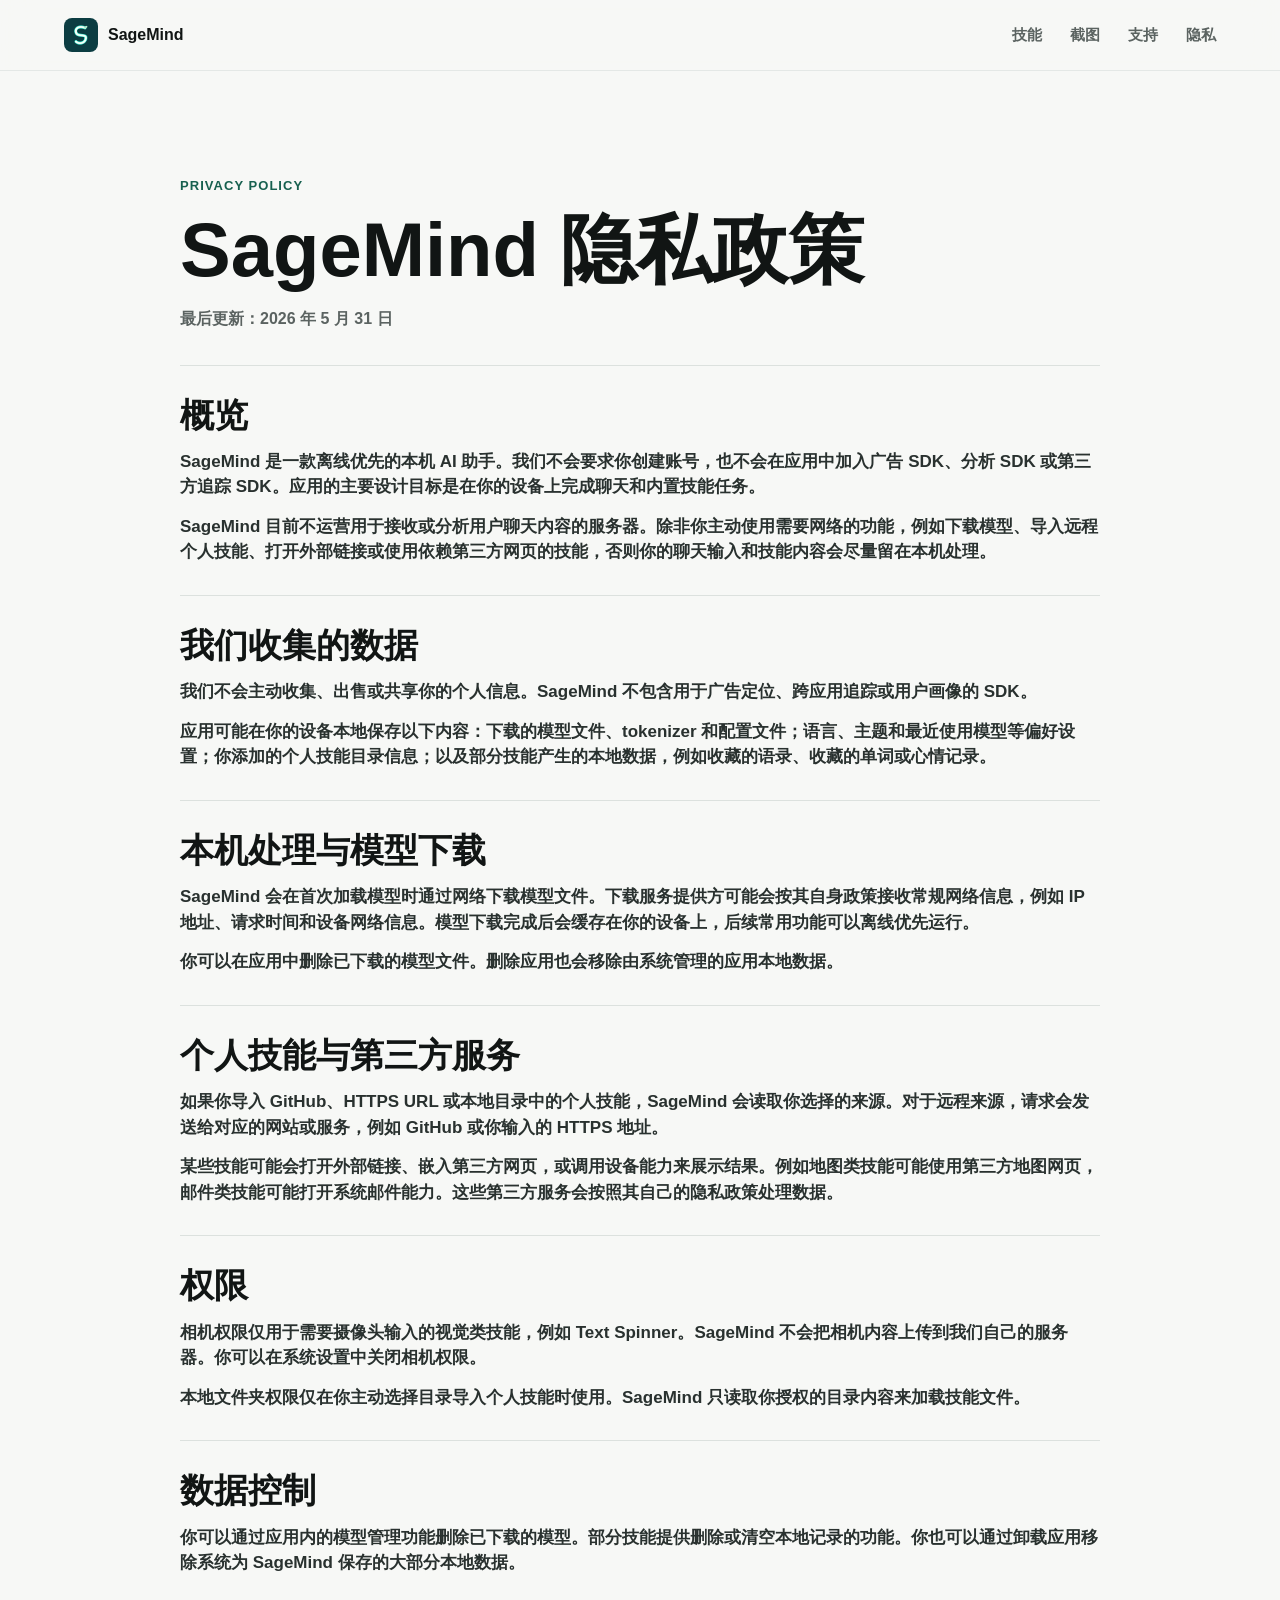
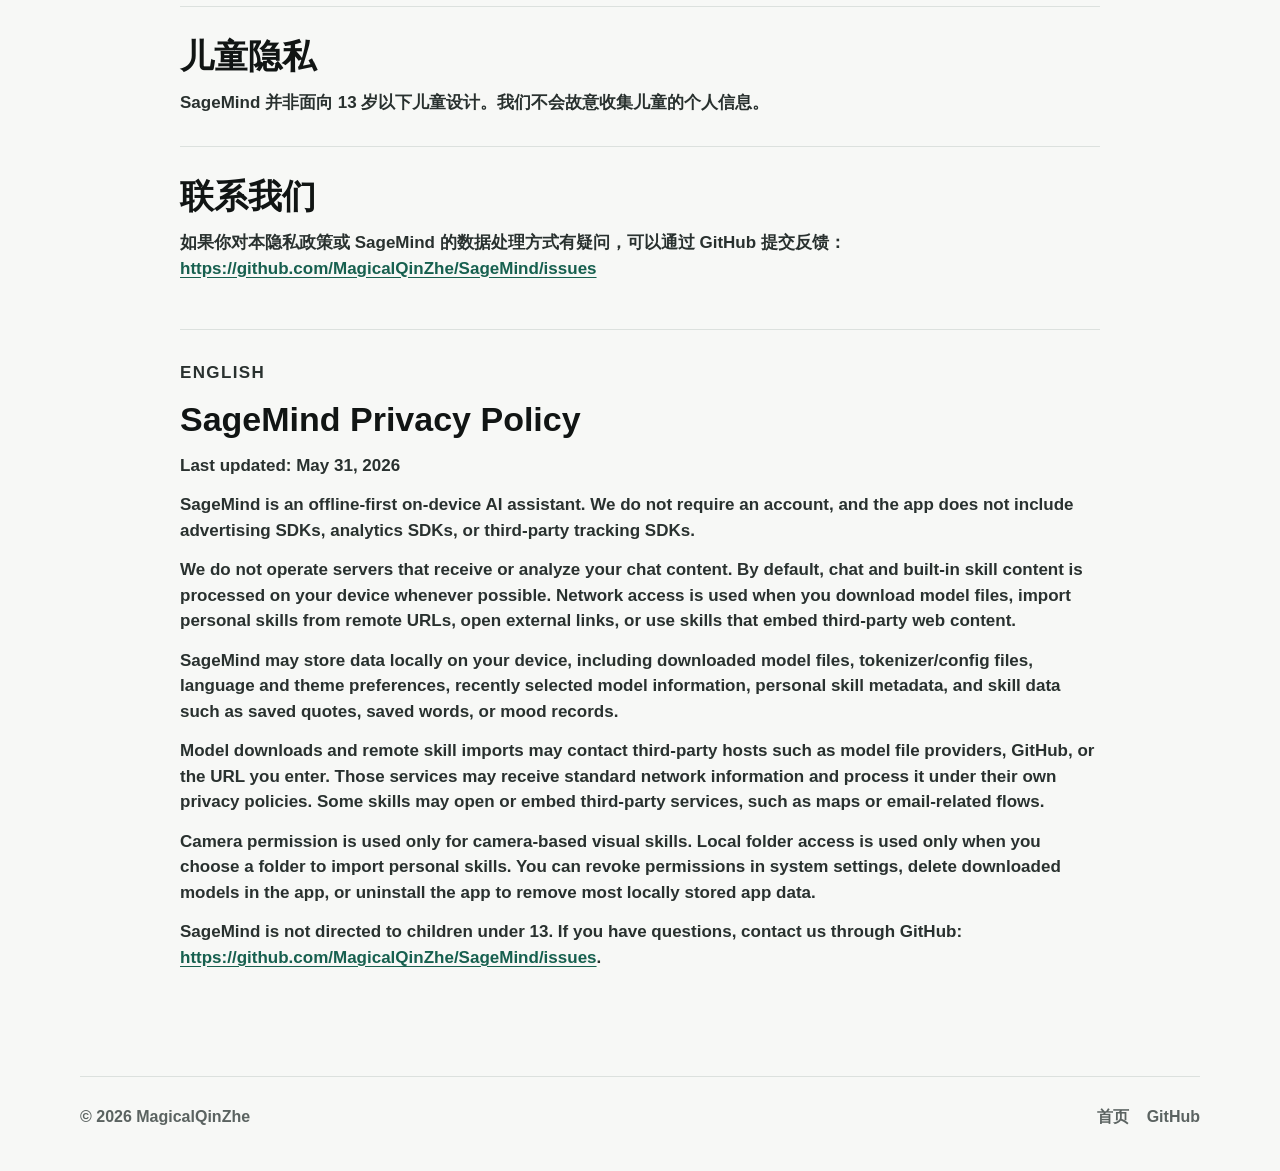
==== privacy.html @ 2b4a6573 "Add privacy policy page" ====
<!doctype html>
<html lang="zh-Hans">
  <head>
    <meta charset="utf-8" />
    <meta name="viewport" content="width=device-width, initial-scale=1" />
    <title>SageMind Privacy Policy</title>
    <meta
      name="description"
      content="SageMind 隐私政策：说明本机 AI、模型下载、个人技能、本地缓存和权限使用。"
    />
    <meta property="og:title" content="SageMind Privacy Policy" />
    <meta property="og:description" content="SageMind 隐私政策。" />
    <meta property="og:type" content="website" />
    <meta name="theme-color" content="#2f8d78" />
    <link rel="icon" href="assets/brand/icon-512.jpg" />
    <link rel="apple-touch-icon" href="assets/brand/icon-512.jpg" />
    <link rel="stylesheet" href="styles.css" />
  </head>
  <body>
    <header class="site-header">
      <a class="brand" href="index.html" aria-label="SageMind home">
        <img src="assets/brand/icon-512.jpg" alt="" />
        <span>SageMind</span>
      </a>
      <nav aria-label="主导航">
        <a href="index.html#skills">技能</a>
        <a href="index.html#screens">截图</a>
        <a href="index.html#support">支持</a>
        <a href="privacy.html" aria-current="page">隐私</a>
      </nav>
    </header>

    <main class="legal-page">
      <section class="legal-hero">
        <p class="eyebrow">Privacy Policy</p>
        <h1>SageMind 隐私政策</h1>
        <p class="legal-updated">最后更新：2026 年 5 月 31 日</p>
      </section>

      <section class="legal-section">
        <h2>概览</h2>
        <p>
          SageMind 是一款离线优先的本机 AI 助手。我们不会要求你创建账号，也不会在应用中加入广告 SDK、分析 SDK 或第三方追踪 SDK。应用的主要设计目标是在你的设备上完成聊天和内置技能任务。
        </p>
        <p>
          SageMind 目前不运营用于接收或分析用户聊天内容的服务器。除非你主动使用需要网络的功能，例如下载模型、导入远程个人技能、打开外部链接或使用依赖第三方网页的技能，否则你的聊天输入和技能内容会尽量留在本机处理。
        </p>
      </section>

      <section class="legal-section">
        <h2>我们收集的数据</h2>
        <p>
          我们不会主动收集、出售或共享你的个人信息。SageMind 不包含用于广告定位、跨应用追踪或用户画像的 SDK。
        </p>
        <p>
          应用可能在你的设备本地保存以下内容：下载的模型文件、tokenizer 和配置文件；语言、主题和最近使用模型等偏好设置；你添加的个人技能目录信息；以及部分技能产生的本地数据，例如收藏的语录、收藏的单词或心情记录。
        </p>
      </section>

      <section class="legal-section">
        <h2>本机处理与模型下载</h2>
        <p>
          SageMind 会在首次加载模型时通过网络下载模型文件。下载服务提供方可能会按其自身政策接收常规网络信息，例如 IP 地址、请求时间和设备网络信息。模型下载完成后会缓存在你的设备上，后续常用功能可以离线优先运行。
        </p>
        <p>
          你可以在应用中删除已下载的模型文件。删除应用也会移除由系统管理的应用本地数据。
        </p>
      </section>

      <section class="legal-section">
        <h2>个人技能与第三方服务</h2>
        <p>
          如果你导入 GitHub、HTTPS URL 或本地目录中的个人技能，SageMind 会读取你选择的来源。对于远程来源，请求会发送给对应的网站或服务，例如 GitHub 或你输入的 HTTPS 地址。
        </p>
        <p>
          某些技能可能会打开外部链接、嵌入第三方网页，或调用设备能力来展示结果。例如地图类技能可能使用第三方地图网页，邮件类技能可能打开系统邮件能力。这些第三方服务会按照其自己的隐私政策处理数据。
        </p>
      </section>

      <section class="legal-section">
        <h2>权限</h2>
        <p>
          相机权限仅用于需要摄像头输入的视觉类技能，例如 Text Spinner。SageMind 不会把相机内容上传到我们自己的服务器。你可以在系统设置中关闭相机权限。
        </p>
        <p>
          本地文件夹权限仅在你主动选择目录导入个人技能时使用。SageMind 只读取你授权的目录内容来加载技能文件。
        </p>
      </section>

      <section class="legal-section">
        <h2>数据控制</h2>
        <p>
          你可以通过应用内的模型管理功能删除已下载的模型。部分技能提供删除或清空本地记录的功能。你也可以通过卸载应用移除系统为 SageMind 保存的大部分本地数据。
        </p>
      </section>

      <section class="legal-section">
        <h2>儿童隐私</h2>
        <p>
          SageMind 并非面向 13 岁以下儿童设计。我们不会故意收集儿童的个人信息。
        </p>
      </section>

      <section class="legal-section">
        <h2>联系我们</h2>
        <p>
          如果你对本隐私政策或 SageMind 的数据处理方式有疑问，可以通过 GitHub 提交反馈：
          <a href="https://github.com/MagicalQinZhe/SageMind/issues">https://github.com/MagicalQinZhe/SageMind/issues</a>
        </p>
      </section>

      <section class="legal-section english">
        <p class="eyebrow">English</p>
        <h2>SageMind Privacy Policy</h2>
        <p><strong>Last updated:</strong> May 31, 2026</p>
        <p>
          SageMind is an offline-first on-device AI assistant. We do not require an account, and the app does not include advertising SDKs, analytics SDKs, or third-party tracking SDKs.
        </p>
        <p>
          We do not operate servers that receive or analyze your chat content. By default, chat and built-in skill content is processed on your device whenever possible. Network access is used when you download model files, import personal skills from remote URLs, open external links, or use skills that embed third-party web content.
        </p>
        <p>
          SageMind may store data locally on your device, including downloaded model files, tokenizer/config files, language and theme preferences, recently selected model information, personal skill metadata, and skill data such as saved quotes, saved words, or mood records.
        </p>
        <p>
          Model downloads and remote skill imports may contact third-party hosts such as model file providers, GitHub, or the URL you enter. Those services may receive standard network information and process it under their own privacy policies. Some skills may open or embed third-party services, such as maps or email-related flows.
        </p>
        <p>
          Camera permission is used only for camera-based visual skills. Local folder access is used only when you choose a folder to import personal skills. You can revoke permissions in system settings, delete downloaded models in the app, or uninstall the app to remove most locally stored app data.
        </p>
        <p>
          SageMind is not directed to children under 13. If you have questions, contact us through GitHub:
          <a href="https://github.com/MagicalQinZhe/SageMind/issues">https://github.com/MagicalQinZhe/SageMind/issues</a>.
        </p>
      </section>
    </main>

    <footer class="site-footer">
      <span>© 2026 MagicalQinZhe</span>
      <span class="footer-links">
        <a href="index.html">首页</a>
        <a href="https://github.com/MagicalQinZhe/SageMind/">GitHub</a>
      </span>
    </footer>
  </body>
</html>
---- styles.css ----
:root {
  color-scheme: light;
  --bg: #f7f8f6;
  --surface: #ffffff;
  --surface-muted: #ecefea;
  --text: #111514;
  --muted: #5b6361;
  --line: #dce1de;
  --brand: #2f8d78;
  --brand-dark: #17604f;
  --ink: #0b0f0e;
  --shadow: 0 24px 70px rgba(17, 21, 20, 0.16);
}

* {
  box-sizing: border-box;
}

html {
  scroll-behavior: smooth;
}

body {
  margin: 0;
  background: var(--bg);
  color: var(--text);
  font-family:
    -apple-system, BlinkMacSystemFont, "Segoe UI", "PingFang SC",
    "Hiragino Sans GB", "Microsoft YaHei", sans-serif;
  line-height: 1.5;
  overflow-x: hidden;
}

a {
  color: inherit;
  text-decoration: none;
}

img {
  display: block;
  max-width: 100%;
}

.site-header {
  position: fixed;
  z-index: 20;
  top: 0;
  left: 0;
  right: 0;
  display: flex;
  align-items: center;
  justify-content: space-between;
  gap: 24px;
  padding: 18px clamp(20px, 5vw, 72px);
  background: rgba(247, 248, 246, 0.82);
  border-bottom: 1px solid rgba(220, 225, 222, 0.7);
  backdrop-filter: blur(18px);
}

.brand {
  display: inline-flex;
  align-items: center;
  gap: 10px;
  font-weight: 800;
  letter-spacing: 0;
}

.brand img {
  width: 34px;
  height: 34px;
  border-radius: 8px;
}

.site-header nav {
  display: flex;
  align-items: center;
  gap: clamp(12px, 3vw, 28px);
  color: var(--muted);
  font-size: 15px;
  font-weight: 700;
}

.hero {
  position: relative;
  min-height: 92svh;
  overflow: hidden;
  display: grid;
  align-items: center;
  padding: 120px clamp(20px, 6vw, 86px) 70px;
  background: url("assets/brand/feature-graphic.jpg") center / cover no-repeat;
}

.hero::before {
  content: "";
  position: absolute;
  inset: 0;
  background: rgba(247, 248, 246, 0.84);
  pointer-events: none;
}

.hero-copy {
  position: relative;
  z-index: 2;
  width: 100%;
  max-width: 720px;
  min-width: 0;
  padding-top: 7vh;
}

.eyebrow {
  margin: 0 0 14px;
  color: var(--brand-dark);
  font-size: 13px;
  font-weight: 900;
  letter-spacing: 0.08em;
  text-transform: uppercase;
}

h1,
h2,
h3,
p {
  letter-spacing: 0;
}

h1 {
  margin: 0;
  max-width: 760px;
  font-size: clamp(48px, 8vw, 112px);
  line-height: 0.96;
  font-weight: 900;
}

h1 span {
  display: block;
}

.hero-lede {
  max-width: 680px;
  margin: 26px 0 0;
  color: #29312f;
  font-size: clamp(18px, 2.1vw, 24px);
  font-weight: 650;
}

.hero-actions,
.site-footer {
  display: flex;
  align-items: center;
  gap: 14px;
  flex-wrap: wrap;
}

.hero-actions {
  margin-top: 34px;
}

.button {
  display: inline-flex;
  align-items: center;
  justify-content: center;
  min-height: 48px;
  padding: 14px 22px;
  border-radius: 8px;
  font-weight: 850;
  transition:
    transform 160ms ease,
    background 160ms ease;
}

.button:hover {
  transform: translateY(-1px);
}

.button.primary {
  background: var(--brand);
  color: #fff;
}

.button.primary:hover {
  background: var(--brand-dark);
}

.button.secondary {
  background: rgba(255, 255, 255, 0.72);
  border: 1px solid var(--line);
  color: var(--text);
}

.small-note {
  margin: 18px 0 0;
  color: var(--muted);
  font-weight: 650;
}

.hero-stage {
  position: absolute;
  z-index: 1;
  inset: 84px clamp(12px, 4vw, 64px) 16px auto;
  width: min(45vw, 560px);
  min-width: 340px;
  opacity: 0.92;
}

.phone {
  position: absolute;
  width: 54%;
  border: 10px solid #101412;
  border-radius: 34px;
  box-shadow: var(--shadow);
}

.phone-main {
  right: 0;
  top: 8vh;
  transform: rotate(3deg);
}

.phone-side {
  right: 42%;
  top: 18vh;
  transform: rotate(-6deg);
  opacity: 0.74;
}

.section {
  width: min(1120px, calc(100% - 40px));
  margin: 0 auto;
  padding: 82px 0;
}

.intro {
  padding-top: 34px;
}

.intro p {
  max-width: 920px;
  margin: 0;
  color: #202725;
  font-size: clamp(24px, 3vw, 40px);
  line-height: 1.26;
  font-weight: 850;
}

.section-heading {
  max-width: 720px;
  margin-bottom: 32px;
}

h2 {
  margin: 0;
  font-size: clamp(34px, 5vw, 64px);
  line-height: 1.04;
  font-weight: 900;
}

.feature-grid {
  display: grid;
  grid-template-columns: repeat(4, minmax(0, 1fr));
  gap: 14px;
}

.feature-grid article,
.support,
.details {
  background: var(--surface);
  border: 1px solid var(--line);
  border-radius: 8px;
  box-shadow: 0 18px 42px rgba(17, 21, 20, 0.07);
}

.feature-grid article {
  min-height: 250px;
  padding: 24px;
}

.feature-icon {
  display: inline-flex;
  width: 42px;
  height: 42px;
  align-items: center;
  justify-content: center;
  margin-bottom: 24px;
  border-radius: 8px;
  background: var(--brand);
  color: #fff;
  font-weight: 900;
}

h3 {
  margin: 0 0 10px;
  font-size: 22px;
  font-weight: 900;
}

.feature-grid p,
.support p,
.details li {
  margin: 0;
  color: var(--muted);
  font-size: 16px;
  font-weight: 650;
}

.screen-section {
  width: min(1240px, calc(100% - 40px));
}

.screens {
  display: grid;
  grid-template-columns: repeat(3, minmax(0, 1fr));
  gap: clamp(14px, 2vw, 24px);
  align-items: start;
}

figure {
  margin: 0;
}

figure img {
  width: 100%;
  border: 10px solid var(--ink);
  border-radius: 34px;
  background: var(--ink);
  box-shadow: var(--shadow);
}

figcaption {
  margin-top: 12px;
  color: var(--muted);
  font-weight: 800;
  text-align: center;
}

.details {
  display: grid;
  grid-template-columns: minmax(0, 0.85fr) minmax(0, 1fr);
  gap: 34px;
  padding: clamp(26px, 5vw, 56px);
}

.details ul {
  display: grid;
  gap: 16px;
  margin: 0;
  padding-left: 20px;
}

.details li {
  padding-left: 4px;
}

.support {
  padding: clamp(28px, 5vw, 58px);
}

.support p {
  max-width: 720px;
  margin: 16px 0 28px;
  font-size: 18px;
}

.site-footer {
  justify-content: space-between;
  margin: 34px auto 0;
  width: min(1120px, calc(100% - 40px));
  padding: 28px 0 42px;
  color: var(--muted);
  border-top: 1px solid var(--line);
  font-weight: 700;
}

.footer-links {
  display: inline-flex;
  align-items: center;
  gap: 18px;
  flex-wrap: wrap;
}

.legal-page {
  width: min(920px, calc(100% - 40px));
  margin: 0 auto;
  padding: 132px 0 42px;
}

.legal-hero {
  padding: 44px 0 34px;
}

.legal-hero h1 {
  max-width: 100%;
  font-size: clamp(42px, 7vw, 76px);
  line-height: 1.04;
  overflow-wrap: anywhere;
}

.legal-updated {
  margin: 18px 0 0;
  color: var(--muted);
  font-weight: 700;
}

.legal-section {
  padding: 30px 0;
  border-top: 1px solid var(--line);
}

.legal-section h2 {
  margin-bottom: 14px;
  font-size: clamp(24px, 3vw, 34px);
  line-height: 1.16;
}

.legal-section p {
  margin: 0 0 14px;
  color: #29312f;
  font-size: 17px;
  font-weight: 600;
  overflow-wrap: anywhere;
}

.legal-section p:last-child {
  margin-bottom: 0;
}

.legal-section a {
  color: var(--brand-dark);
  font-weight: 850;
  text-decoration: underline;
  text-underline-offset: 3px;
  overflow-wrap: anywhere;
}

.legal-section.english {
  margin-top: 18px;
}

@media (max-width: 960px) {
  .hero {
    min-height: auto;
    padding-top: 110px;
    padding-bottom: 360px;
  }

  .hero-stage {
    inset: auto 0 18px auto;
    width: 100%;
    min-width: 0;
    height: 380px;
  }

  .phone {
    width: 220px;
    border-width: 7px;
    border-radius: 26px;
  }

  .phone-main {
    right: 18%;
    top: 0;
  }

  .phone-side {
    right: 50%;
    top: 54px;
  }

  .feature-grid,
  .screens,
  .details {
    grid-template-columns: 1fr;
  }

  .screens {
    max-width: 420px;
    margin: 0 auto;
  }
}

@media (max-width: 640px) {
  .site-header {
    padding: 14px 18px;
  }

  .site-header nav {
    display: none;
  }

  .brand span {
    display: inline;
  }

  .hero {
    padding-left: 20px;
    padding-right: 20px;
  }

  .hero-copy {
    width: min(100%, 350px);
    max-width: 100%;
  }

  h1 {
    max-width: 100%;
    font-size: 40px;
    line-height: 1.04;
    overflow-wrap: anywhere;
  }

  .legal-page {
    width: calc(100% - 40px);
    padding-top: 96px;
  }

  .legal-hero {
    padding-top: 28px;
  }

  .legal-hero h1 {
    font-size: 36px;
  }

  .hero-lede {
    font-size: 17px;
    overflow-wrap: anywhere;
    word-break: break-all;
  }

  .small-note {
    overflow-wrap: anywhere;
    word-break: break-all;
  }

  .hero-actions {
    align-items: stretch;
  }

  .button {
    width: 100%;
  }

  .phone-main {
    right: 4%;
  }

  .phone-side {
    right: 42%;
  }
}
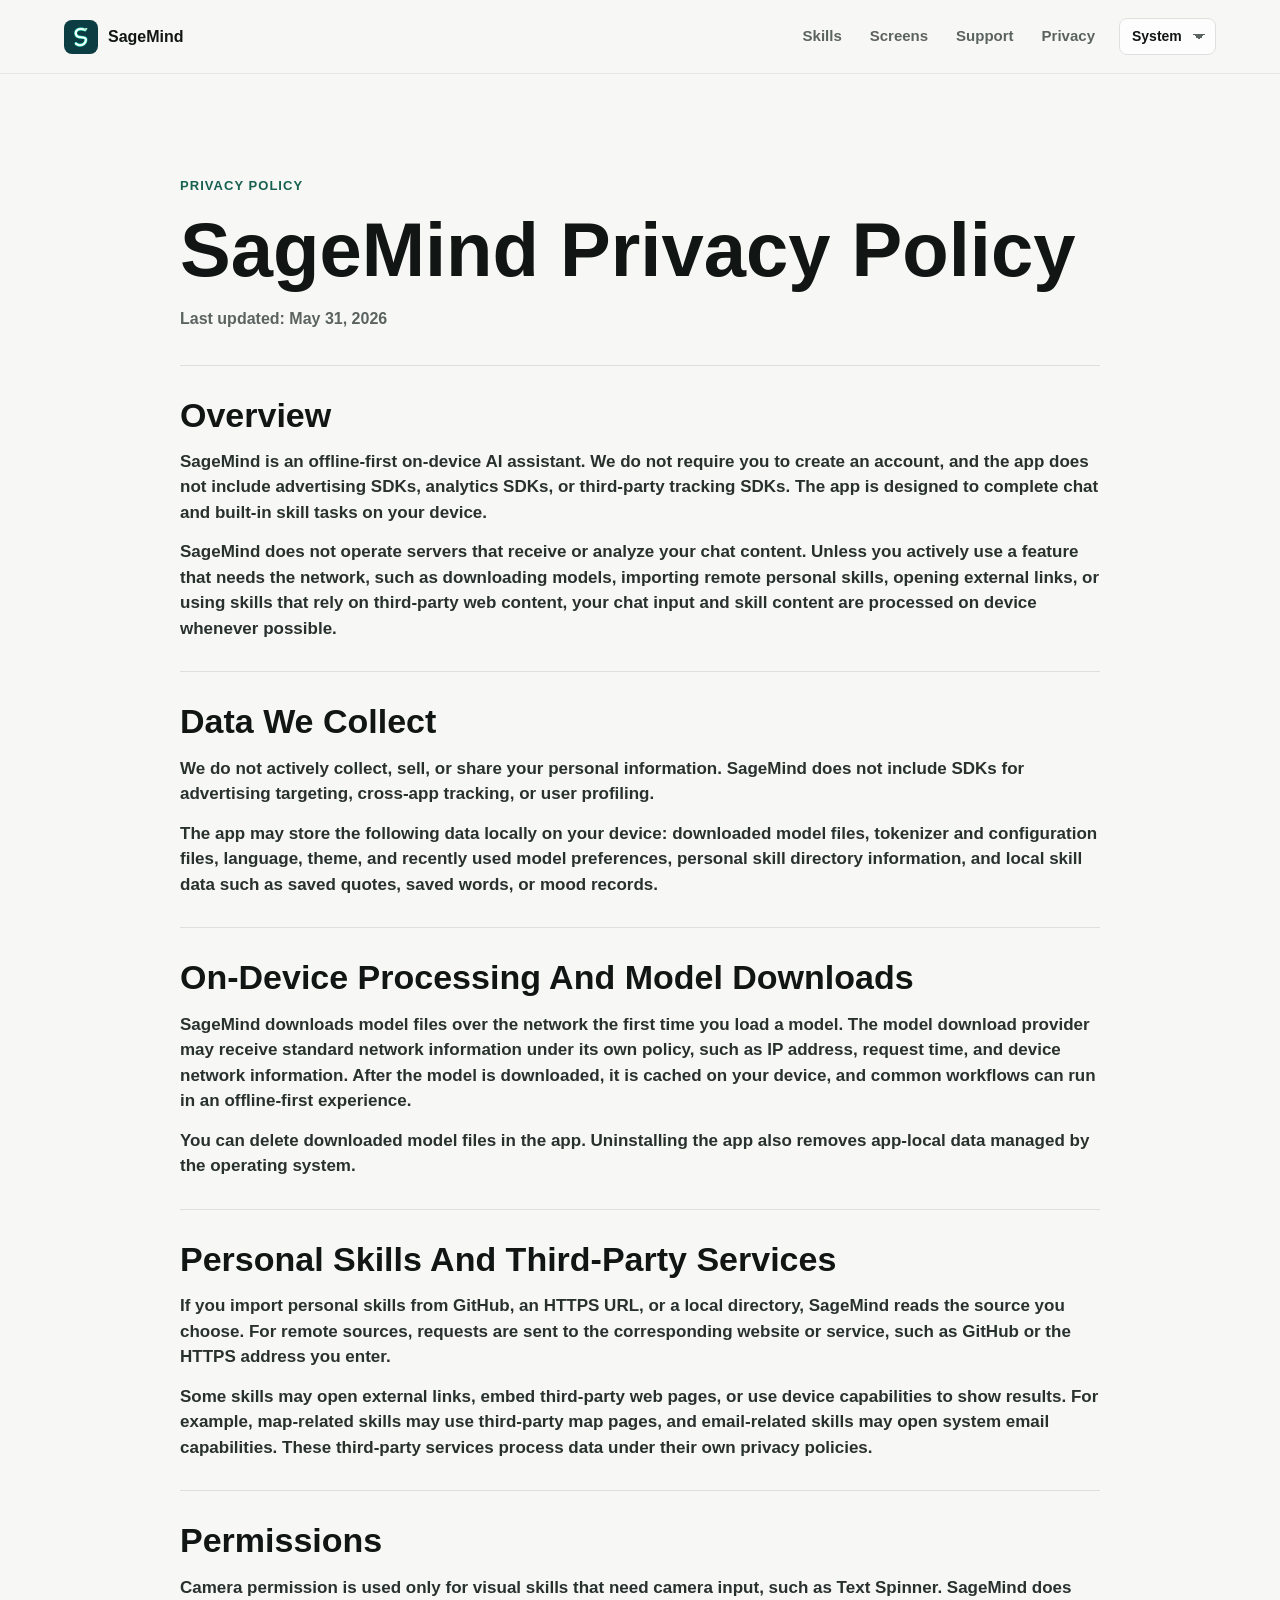
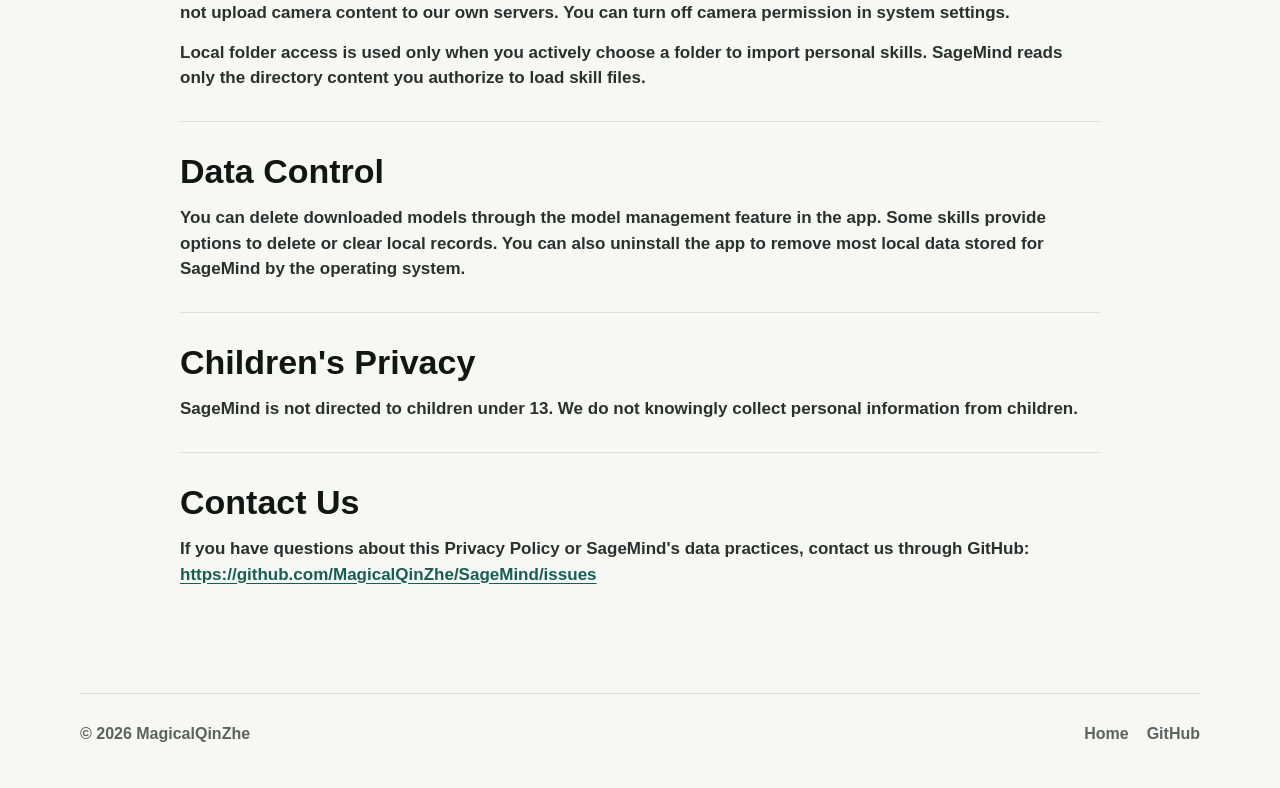
==== commit 829db9d0: "Localize privacy policy page" ====
--- a/privacy.html
+++ b/privacy.html
@@ -3,7 +3,7 @@
   <head>
     <meta charset="utf-8" />
     <meta name="viewport" content="width=device-width, initial-scale=1" />
-    <title>SageMind Privacy Policy</title>
+    <title>SageMind 隐私政策</title>
     <meta
       name="description"
       content="SageMind 隐私政策：说明本机 AI、模型下载、个人技能、本地缓存和权限使用。"
@@ -15,130 +15,239 @@
     <link rel="icon" href="assets/brand/icon-512.jpg" />
     <link rel="apple-touch-icon" href="assets/brand/icon-512.jpg" />
     <link rel="stylesheet" href="styles.css" />
+    <script src="site.js" defer></script>
   </head>
-  <body>
+  <body data-page="privacy">
     <header class="site-header">
       <a class="brand" href="index.html" aria-label="SageMind home">
         <img src="assets/brand/icon-512.jpg" alt="" />
         <span>SageMind</span>
       </a>
-      <nav aria-label="主导航">
-        <a href="index.html#skills">技能</a>
-        <a href="index.html#screens">截图</a>
-        <a href="index.html#support">支持</a>
-        <a href="privacy.html" aria-current="page">隐私</a>
-      </nav>
+      <div class="header-actions">
+        <nav aria-label="Main navigation">
+          <a href="index.html#skills" data-i18n="nav.skills">技能</a>
+          <a href="index.html#screens" data-i18n="nav.screens">截图</a>
+          <a href="index.html#support" data-i18n="nav.support">支持</a>
+          <a href="privacy.html" aria-current="page" data-i18n="nav.privacy">
+            隐私
+          </a>
+        </nav>
+        <select
+          class="language-select"
+          aria-label="Language"
+          data-language-select
+        >
+          <option value="auto" data-i18n="language.auto">跟随系统</option>
+          <option value="zh">中文</option>
+          <option value="en">English</option>
+        </select>
+      </div>
     </header>
 
     <main class="legal-page">
-      <section class="legal-hero">
-        <p class="eyebrow">Privacy Policy</p>
-        <h1>SageMind 隐私政策</h1>
-        <p class="legal-updated">最后更新：2026 年 5 月 31 日</p>
-      </section>
-
-      <section class="legal-section">
-        <h2>概览</h2>
-        <p>
-          SageMind 是一款离线优先的本机 AI 助手。我们不会要求你创建账号，也不会在应用中加入广告 SDK、分析 SDK 或第三方追踪 SDK。应用的主要设计目标是在你的设备上完成聊天和内置技能任务。
-        </p>
-        <p>
-          SageMind 目前不运营用于接收或分析用户聊天内容的服务器。除非你主动使用需要网络的功能，例如下载模型、导入远程个人技能、打开外部链接或使用依赖第三方网页的技能，否则你的聊天输入和技能内容会尽量留在本机处理。
-        </p>
-      </section>
-
-      <section class="legal-section">
-        <h2>我们收集的数据</h2>
-        <p>
-          我们不会主动收集、出售或共享你的个人信息。SageMind 不包含用于广告定位、跨应用追踪或用户画像的 SDK。
-        </p>
-        <p>
-          应用可能在你的设备本地保存以下内容：下载的模型文件、tokenizer 和配置文件；语言、主题和最近使用模型等偏好设置；你添加的个人技能目录信息；以及部分技能产生的本地数据，例如收藏的语录、收藏的单词或心情记录。
-        </p>
-      </section>
-
-      <section class="legal-section">
-        <h2>本机处理与模型下载</h2>
-        <p>
-          SageMind 会在首次加载模型时通过网络下载模型文件。下载服务提供方可能会按其自身政策接收常规网络信息，例如 IP 地址、请求时间和设备网络信息。模型下载完成后会缓存在你的设备上，后续常用功能可以离线优先运行。
-        </p>
-        <p>
-          你可以在应用中删除已下载的模型文件。删除应用也会移除由系统管理的应用本地数据。
-        </p>
-      </section>
-
-      <section class="legal-section">
-        <h2>个人技能与第三方服务</h2>
-        <p>
-          如果你导入 GitHub、HTTPS URL 或本地目录中的个人技能，SageMind 会读取你选择的来源。对于远程来源，请求会发送给对应的网站或服务，例如 GitHub 或你输入的 HTTPS 地址。
-        </p>
-        <p>
-          某些技能可能会打开外部链接、嵌入第三方网页，或调用设备能力来展示结果。例如地图类技能可能使用第三方地图网页，邮件类技能可能打开系统邮件能力。这些第三方服务会按照其自己的隐私政策处理数据。
-        </p>
-      </section>
-
-      <section class="legal-section">
-        <h2>权限</h2>
-        <p>
-          相机权限仅用于需要摄像头输入的视觉类技能，例如 Text Spinner。SageMind 不会把相机内容上传到我们自己的服务器。你可以在系统设置中关闭相机权限。
-        </p>
-        <p>
-          本地文件夹权限仅在你主动选择目录导入个人技能时使用。SageMind 只读取你授权的目录内容来加载技能文件。
-        </p>
-      </section>
-
-      <section class="legal-section">
-        <h2>数据控制</h2>
-        <p>
-          你可以通过应用内的模型管理功能删除已下载的模型。部分技能提供删除或清空本地记录的功能。你也可以通过卸载应用移除系统为 SageMind 保存的大部分本地数据。
-        </p>
-      </section>
-
-      <section class="legal-section">
-        <h2>儿童隐私</h2>
-        <p>
-          SageMind 并非面向 13 岁以下儿童设计。我们不会故意收集儿童的个人信息。
-        </p>
-      </section>
-
-      <section class="legal-section">
-        <h2>联系我们</h2>
-        <p>
-          如果你对本隐私政策或 SageMind 的数据处理方式有疑问，可以通过 GitHub 提交反馈：
-          <a href="https://github.com/MagicalQinZhe/SageMind/issues">https://github.com/MagicalQinZhe/SageMind/issues</a>
-        </p>
-      </section>
-
-      <section class="legal-section english">
-        <p class="eyebrow">English</p>
-        <h2>SageMind Privacy Policy</h2>
-        <p><strong>Last updated:</strong> May 31, 2026</p>
-        <p>
-          SageMind is an offline-first on-device AI assistant. We do not require an account, and the app does not include advertising SDKs, analytics SDKs, or third-party tracking SDKs.
-        </p>
-        <p>
-          We do not operate servers that receive or analyze your chat content. By default, chat and built-in skill content is processed on your device whenever possible. Network access is used when you download model files, import personal skills from remote URLs, open external links, or use skills that embed third-party web content.
-        </p>
-        <p>
-          SageMind may store data locally on your device, including downloaded model files, tokenizer/config files, language and theme preferences, recently selected model information, personal skill metadata, and skill data such as saved quotes, saved words, or mood records.
-        </p>
-        <p>
-          Model downloads and remote skill imports may contact third-party hosts such as model file providers, GitHub, or the URL you enter. Those services may receive standard network information and process it under their own privacy policies. Some skills may open or embed third-party services, such as maps or email-related flows.
-        </p>
-        <p>
-          Camera permission is used only for camera-based visual skills. Local folder access is used only when you choose a folder to import personal skills. You can revoke permissions in system settings, delete downloaded models in the app, or uninstall the app to remove most locally stored app data.
-        </p>
-        <p>
-          SageMind is not directed to children under 13. If you have questions, contact us through GitHub:
-          <a href="https://github.com/MagicalQinZhe/SageMind/issues">https://github.com/MagicalQinZhe/SageMind/issues</a>.
-        </p>
-      </section>
+      <div data-language-panel="zh">
+        <section class="legal-hero">
+          <p class="eyebrow">Privacy Policy</p>
+          <h1>SageMind 隐私政策</h1>
+          <p class="legal-updated">最后更新：2026 年 5 月 31 日</p>
+        </section>
+
+        <section class="legal-section">
+          <h2>概览</h2>
+          <p>
+            SageMind 是一款离线优先的本机 AI 助手。我们不会要求你创建账号，也不会在应用中加入广告 SDK、分析 SDK 或第三方追踪 SDK。应用的主要设计目标是在你的设备上完成聊天和内置技能任务。
+          </p>
+          <p>
+            SageMind 目前不运营用于接收或分析用户聊天内容的服务器。除非你主动使用需要网络的功能，例如下载模型、导入远程个人技能、打开外部链接或使用依赖第三方网页的技能，否则你的聊天输入和技能内容会尽量留在本机处理。
+          </p>
+        </section>
+
+        <section class="legal-section">
+          <h2>我们收集的数据</h2>
+          <p>
+            我们不会主动收集、出售或共享你的个人信息。SageMind 不包含用于广告定位、跨应用追踪或用户画像的 SDK。
+          </p>
+          <p>
+            应用可能在你的设备本地保存以下内容：下载的模型文件、tokenizer 和配置文件；语言、主题和最近使用模型等偏好设置；你添加的个人技能目录信息；以及部分技能产生的本地数据，例如收藏的语录、收藏的单词或心情记录。
+          </p>
+        </section>
+
+        <section class="legal-section">
+          <h2>本机处理与模型下载</h2>
+          <p>
+            SageMind 会在首次加载模型时通过网络下载模型文件。下载服务提供方可能会按其自身政策接收常规网络信息，例如 IP 地址、请求时间和设备网络信息。模型下载完成后会缓存在你的设备上，后续常用功能可以离线优先运行。
+          </p>
+          <p>
+            你可以在应用中删除已下载的模型文件。删除应用也会移除由系统管理的应用本地数据。
+          </p>
+        </section>
+
+        <section class="legal-section">
+          <h2>个人技能与第三方服务</h2>
+          <p>
+            如果你导入 GitHub、HTTPS URL 或本地目录中的个人技能，SageMind 会读取你选择的来源。对于远程来源，请求会发送给对应的网站或服务，例如 GitHub 或你输入的 HTTPS 地址。
+          </p>
+          <p>
+            某些技能可能会打开外部链接、嵌入第三方网页，或调用设备能力来展示结果。例如地图类技能可能使用第三方地图网页，邮件类技能可能打开系统邮件能力。这些第三方服务会按照其自己的隐私政策处理数据。
+          </p>
+        </section>
+
+        <section class="legal-section">
+          <h2>权限</h2>
+          <p>
+            相机权限仅用于需要摄像头输入的视觉类技能，例如 Text Spinner。SageMind 不会把相机内容上传到我们自己的服务器。你可以在系统设置中关闭相机权限。
+          </p>
+          <p>
+            本地文件夹权限仅在你主动选择目录导入个人技能时使用。SageMind 只读取你授权的目录内容来加载技能文件。
+          </p>
+        </section>
+
+        <section class="legal-section">
+          <h2>数据控制</h2>
+          <p>
+            你可以通过应用内的模型管理功能删除已下载的模型。部分技能提供删除或清空本地记录的功能。你也可以通过卸载应用移除系统为 SageMind 保存的大部分本地数据。
+          </p>
+        </section>
+
+        <section class="legal-section">
+          <h2>儿童隐私</h2>
+          <p>
+            SageMind 并非面向 13 岁以下儿童设计。我们不会故意收集儿童的个人信息。
+          </p>
+        </section>
+
+        <section class="legal-section">
+          <h2>联系我们</h2>
+          <p>
+            如果你对本隐私政策或 SageMind 的数据处理方式有疑问，可以通过 GitHub 提交反馈：
+            <a href="https://github.com/MagicalQinZhe/SageMind/issues">https://github.com/MagicalQinZhe/SageMind/issues</a>
+          </p>
+        </section>
+      </div>
+
+      <div data-language-panel="en" hidden>
+        <section class="legal-hero">
+          <p class="eyebrow">Privacy Policy</p>
+          <h1>SageMind Privacy Policy</h1>
+          <p class="legal-updated">Last updated: May 31, 2026</p>
+        </section>
+
+        <section class="legal-section">
+          <h2>Overview</h2>
+          <p>
+            SageMind is an offline-first on-device AI assistant. We do not
+            require you to create an account, and the app does not include
+            advertising SDKs, analytics SDKs, or third-party tracking SDKs. The
+            app is designed to complete chat and built-in skill tasks on your
+            device.
+          </p>
+          <p>
+            SageMind does not operate servers that receive or analyze your chat
+            content. Unless you actively use a feature that needs the network,
+            such as downloading models, importing remote personal skills,
+            opening external links, or using skills that rely on third-party web
+            content, your chat input and skill content are processed on device
+            whenever possible.
+          </p>
+        </section>
+
+        <section class="legal-section">
+          <h2>Data We Collect</h2>
+          <p>
+            We do not actively collect, sell, or share your personal
+            information. SageMind does not include SDKs for advertising
+            targeting, cross-app tracking, or user profiling.
+          </p>
+          <p>
+            The app may store the following data locally on your device:
+            downloaded model files, tokenizer and configuration files, language,
+            theme, and recently used model preferences, personal skill directory
+            information, and local skill data such as saved quotes, saved words,
+            or mood records.
+          </p>
+        </section>
+
+        <section class="legal-section">
+          <h2>On-Device Processing And Model Downloads</h2>
+          <p>
+            SageMind downloads model files over the network the first time you
+            load a model. The model download provider may receive standard
+            network information under its own policy, such as IP address,
+            request time, and device network information. After the model is
+            downloaded, it is cached on your device, and common workflows can
+            run in an offline-first experience.
+          </p>
+          <p>
+            You can delete downloaded model files in the app. Uninstalling the
+            app also removes app-local data managed by the operating system.
+          </p>
+        </section>
+
+        <section class="legal-section">
+          <h2>Personal Skills And Third-Party Services</h2>
+          <p>
+            If you import personal skills from GitHub, an HTTPS URL, or a local
+            directory, SageMind reads the source you choose. For remote sources,
+            requests are sent to the corresponding website or service, such as
+            GitHub or the HTTPS address you enter.
+          </p>
+          <p>
+            Some skills may open external links, embed third-party web pages, or
+            use device capabilities to show results. For example, map-related
+            skills may use third-party map pages, and email-related skills may
+            open system email capabilities. These third-party services process
+            data under their own privacy policies.
+          </p>
+        </section>
+
+        <section class="legal-section">
+          <h2>Permissions</h2>
+          <p>
+            Camera permission is used only for visual skills that need camera
+            input, such as Text Spinner. SageMind does not upload camera content
+            to our own servers. You can turn off camera permission in system
+            settings.
+          </p>
+          <p>
+            Local folder access is used only when you actively choose a folder
+            to import personal skills. SageMind reads only the directory content
+            you authorize to load skill files.
+          </p>
+        </section>
+
+        <section class="legal-section">
+          <h2>Data Control</h2>
+          <p>
+            You can delete downloaded models through the model management
+            feature in the app. Some skills provide options to delete or clear
+            local records. You can also uninstall the app to remove most local
+            data stored for SageMind by the operating system.
+          </p>
+        </section>
+
+        <section class="legal-section">
+          <h2>Children's Privacy</h2>
+          <p>
+            SageMind is not directed to children under 13. We do not knowingly
+            collect personal information from children.
+          </p>
+        </section>
+
+        <section class="legal-section">
+          <h2>Contact Us</h2>
+          <p>
+            If you have questions about this Privacy Policy or SageMind's data
+            practices, contact us through GitHub:
+            <a href="https://github.com/MagicalQinZhe/SageMind/issues">https://github.com/MagicalQinZhe/SageMind/issues</a>
+          </p>
+        </section>
+      </div>
     </main>
 
     <footer class="site-footer">
       <span>© 2026 MagicalQinZhe</span>
       <span class="footer-links">
-        <a href="index.html">首页</a>
+        <a href="index.html" data-i18n="footer.home">首页</a>
         <a href="https://github.com/MagicalQinZhe/SageMind/">GitHub</a>
       </span>
     </footer>
--- a/styles.css
+++ b/styles.css
@@ -80,6 +80,36 @@
   font-weight: 700;
 }
 
+.header-actions {
+  display: flex;
+  align-items: center;
+  gap: clamp(12px, 3vw, 24px);
+}
+
+.language-select {
+  min-height: 36px;
+  max-width: 150px;
+  padding: 7px 32px 7px 12px;
+  border: 1px solid var(--line);
+  border-radius: 8px;
+  appearance: none;
+  background:
+    linear-gradient(45deg, transparent 50%, var(--muted) 50%) calc(100% - 16px)
+      50% / 6px 6px no-repeat,
+    linear-gradient(135deg, var(--muted) 50%, transparent 50%) calc(100% - 10px)
+      50% / 6px 6px no-repeat,
+    rgba(255, 255, 255, 0.72);
+  color: var(--text);
+  font: inherit;
+  font-size: 14px;
+  font-weight: 800;
+}
+
+.language-select:focus-visible {
+  outline: 3px solid rgba(47, 141, 120, 0.24);
+  outline-offset: 2px;
+}
+
 .hero {
   position: relative;
   min-height: 92svh;
@@ -480,10 +510,30 @@
 @media (max-width: 640px) {
   .site-header {
     padding: 14px 18px;
+    gap: 12px;
+    justify-content: flex-start;
   }
 
   .site-header nav {
     display: none;
+  }
+
+  .brand {
+    flex: 1 1 auto;
+    min-width: 0;
+  }
+
+  .header-actions {
+    margin-left: auto;
+    flex-shrink: 0;
+  }
+
+  .language-select {
+    width: 112px;
+    max-width: 112px;
+    min-height: 34px;
+    padding-left: 10px;
+    font-size: 13px;
   }
 
   .brand span {
